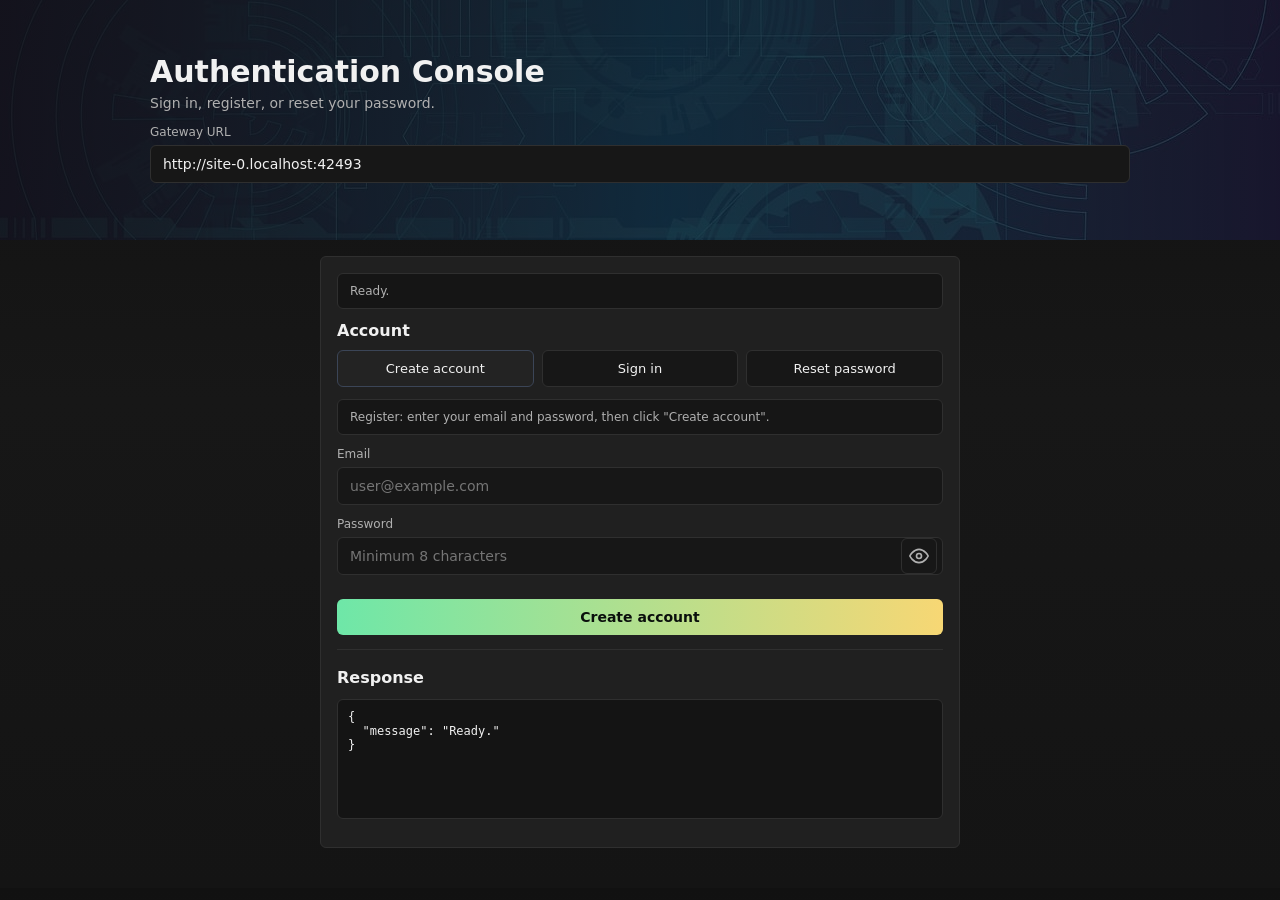
==== services/api-gateway/app/static/index.html @ 56b7e019 "feat(auth): load SMTP password from secrets file in local dev Read SMTP_PASSWORD from SMTP_PASSWORD_" ====
<!doctype html>
<html lang="en">
  <head>
    <meta charset="utf-8" />
    <meta name="viewport" content="width=device-width, initial-scale=1" />
    <title>Backend Platform Auth</title>
    <link rel="stylesheet" href="./styles.css" />
  </head>
  <body>
    <header class="hero">
      <div class="hero__media" role="img" aria-label="Abstract geometric background"></div>
      <div class="hero__content">
        <div class="hero__title">Authentication Console</div>
        <div class="hero__subtitle">Sign in, register, or reset your password.</div>
        <div class="hero__row">
          <div class="hero__field hero__field--grow">
            <label for="baseUrl">Gateway URL</label>
            <input
              id="baseUrl"
              value=""
              placeholder="Auto: same as this page on :8080; http://localhost:8000 locally"
            />
          </div>
        </div>
      </div>
    </header>

    <main class="layout layout--guest" id="mainLayout">
      <section class="panel">
        <div class="status" id="statusLine">Ready.</div>
        <div class="section-title">Account</div>
        <div class="choice">
          <button id="chooseRegister" class="choice-btn active">Create account</button>
          <button id="chooseLogin" class="choice-btn">Sign in</button>
          <button id="chooseReset" class="choice-btn">Reset password</button>
        </div>
        <div id="formGuide" class="guide">
          Register: enter your email and password, then click "Create account".
        </div>

        <div id="formRegister" class="form" autocomplete="off">
          <div class="row">
            <label>Email</label>
            <input id="regEmail" autocomplete="off" placeholder="user@example.com" />
          </div>
          <div class="row">
            <label for="regPassword">Password</label>
            <div class="password-field">
              <input id="regPassword" type="password" autocomplete="new-password" placeholder="Minimum 8 characters" />
              <button
                type="button"
                class="password-toggle"
                aria-label="Show password"
                title="Show password"
                aria-pressed="false"
                data-password-target="regPassword"
              >
                <svg xmlns="http://www.w3.org/2000/svg" width="20" height="20" viewBox="0 0 24 24" fill="none" stroke="currentColor" stroke-width="2" aria-hidden="true"><path d="M1 12s4-8 11-8 11 8 11 8-4 8-11 8-11-8-11-8z"/><circle cx="12" cy="12" r="3"/></svg>
              </button>
            </div>
          </div>
          <button id="regBtn" class="btn">Create account</button>
          <div class="row hidden" id="registerEnable2faRow">
            <button type="button" id="registerEnable2faBtn" class="btn btn--ghost">Enable 2FA</button>
          </div>
        </div>

        <div id="formLogin" class="form hidden" autocomplete="off">
          <div class="row">
            <label>Email</label>
            <input id="loginEmail" autocomplete="off" placeholder="user@example.com" />
          </div>
          <div class="row">
            <label for="loginPassword">Password</label>
            <div class="password-field">
              <input id="loginPassword" type="password" autocomplete="current-password" placeholder="••••••••" />
              <button
                type="button"
                class="password-toggle"
                aria-label="Show password"
                title="Show password"
                aria-pressed="false"
                data-password-target="loginPassword"
              >
                <svg xmlns="http://www.w3.org/2000/svg" width="20" height="20" viewBox="0 0 24 24" fill="none" stroke="currentColor" stroke-width="2" aria-hidden="true"><path d="M1 12s4-8 11-8 11 8 11 8-4 8-11 8-11-8-11-8z"/><circle cx="12" cy="12" r="3"/></svg>
              </button>
            </div>
          </div>
          <button id="loginBtn" class="btn">Sign in</button>
        </div>

        <div id="formReset" class="form hidden" autocomplete="off">
          <div class="note">
            We will email you a 6-digit code. Enter it below to set a new password.
          </div>
          <div class="row">
            <label>Email</label>
            <input id="resetEmail" autocomplete="off" placeholder="user@example.com" />
          </div>
          <button id="resetRequestBtn" class="btn btn--ghost">Send reset code</button>
          <div id="resetPhase2" class="hidden">
            <div class="row">
              <label>Reset code</label>
              <input id="resetCode" autocomplete="off" placeholder="6-digit code" disabled />
            </div>
            <div class="row">
              <label for="resetPassword">New password</label>
              <div class="password-field">
                <input id="resetPassword" type="password" autocomplete="new-password" placeholder="Minimum 8 characters" disabled />
                <button
                  type="button"
                  class="password-toggle"
                  aria-label="Show password"
                  title="Show password"
                  aria-pressed="false"
                  data-password-target="resetPassword"
                >
                  <svg xmlns="http://www.w3.org/2000/svg" width="20" height="20" viewBox="0 0 24 24" fill="none" stroke="currentColor" stroke-width="2" aria-hidden="true"><path d="M1 12s4-8 11-8 11 8 11 8-4 8-11 8-11-8-11-8z"/><circle cx="12" cy="12" r="3"/></svg>
                </button>
              </div>
            </div>
            <button id="resetConfirmBtn" class="btn" type="button" disabled>Reset password</button>
          </div>
        </div>

        <div class="divider"></div>

        <div id="twoFaStep" class="form hidden" autocomplete="off">
          <div class="subsection-title">Second factor</div>
          <div class="row">
            <label>Authenticator code</label>
            <input id="totpCode" class="login-totp-input" autocomplete="off" placeholder="123456" />
            <p id="loginTotpError" class="inline-field-error hidden" role="alert" aria-live="polite"></p>
          </div>
          <button id="login2faBtn" class="btn">Verify 2FA</button>
        </div>

        <div class="section-title section-title--spaced">Response</div>
        <pre id="result" class="result"></pre>
      </section>

      <aside class="panel panel--right hidden" id="sessionAside" aria-label="Signed-in session">
        <div class="section-title">Session</div>
        <p class="note" id="sessionNote">
          Manage two-factor authentication or sign out.
        </p>
        <div class="row">
          <button type="button" id="sessionEnable2faBtn" class="btn btn--ghost hidden">Enable 2FA</button>
        </div>
        <div class="row">
          <button type="button" id="sessionDisable2faBtn" class="btn btn--ghost hidden">Disable 2FA</button>
        </div>
        <div class="row">
          <button id="logoutBtn" class="btn btn--ghost" disabled>Sign out</button>
        </div>
      </aside>
    </main>

    <!-- Enable 2FA: QR + confirm (no inline QR on the page) -->
    <div id="enable2faModal" class="modal-backdrop hidden" aria-hidden="true" role="presentation">
      <div class="modal__dialog" role="dialog" aria-modal="true" aria-labelledby="enable2faTitle">
        <button type="button" class="modal__close" data-close-modal aria-label="Close">&times;</button>
        <h2 id="enable2faTitle" class="modal__title">Set up authenticator</h2>
        <div id="modalEnableStepConfirm">
          <div class="modal__qr-wrap">
            <img id="modalQrImage" alt="Authenticator setup QR" width="200" height="200" />
          </div>
          <p class="note">
            Save these backup codes now (password manager or print). Each code works once. You will need them if you
            lose your authenticator.
          </p>
          <ul class="backup-list" id="modalBackupList"></ul>
          <p class="note">Scan the QR with your authenticator app, then enter the current code and confirm.</p>
          <label for="modalEnableTotp">Authenticator code</label>
          <input id="modalEnableTotp" class="modal__totp-input" autocomplete="off" inputmode="numeric" placeholder="123456" />
          <p id="modalEnableTotpError" class="modal__field-error hidden" role="alert" aria-live="polite"></p>
          <button type="button" id="modalConfirmEnableBtn" class="btn">Confirm and enable</button>
        </div>
      </div>
    </div>

    <!-- Disable 2FA -->
    <div id="disable2faModal" class="modal-backdrop hidden" aria-hidden="true" role="presentation">
      <div class="modal__dialog" role="dialog" aria-modal="true" aria-labelledby="disable2faTitle">
        <button type="button" class="modal__close" data-close-modal aria-label="Close">&times;</button>
        <h2 id="disable2faTitle" class="modal__title">Disable 2FA</h2>
        <p class="note">Enter your account password and the code from your authenticator app.</p>
        <label for="modalDisablePassword">Password</label>
        <div class="password-field">
          <input id="modalDisablePassword" type="password" autocomplete="current-password" />
          <button
            type="button"
            class="password-toggle"
            aria-label="Show password"
            title="Show password"
            aria-pressed="false"
            data-password-target="modalDisablePassword"
          >
            <svg xmlns="http://www.w3.org/2000/svg" width="20" height="20" viewBox="0 0 24 24" fill="none" stroke="currentColor" stroke-width="2" aria-hidden="true"><path d="M1 12s4-8 11-8 11 8 11 8-4 8-11 8-11-8-11-8z"/><circle cx="12" cy="12" r="3"/></svg>
          </button>
        </div>
        <label for="modalDisableTotp">Authenticator code</label>
        <input id="modalDisableTotp" autocomplete="off" inputmode="numeric" placeholder="6–8 digits" />
        <button type="button" id="modalDisableSubmitBtn" class="btn">Disable 2FA</button>
      </div>
    </div>

    <script src="./app.js?v=20260422-password-forgot-email-sent"></script>
  </body>
</html>
---- services/api-gateway/app/static/styles.css ----
:root {
  color-scheme: light;
  --bg: #141414;
  --bg-2: #1b1b1b;
  --panel: #202020;
  --panel-2: #171717;
  --text: #f1f1f1;
  --muted: #b0b0b0;
  --border: #2f2f2f;
  --accent: #6ee7a8;
  --accent-2: #f7d774;
  --danger: #ff6b6b;
  --success: #7ed6a4;
}

* {
  box-sizing: border-box;
}

body {
  margin: 0;
  font-family: ui-sans-serif, system-ui, -apple-system, Segoe UI, sans-serif;
  background: linear-gradient(180deg, #111111 0%, #171717 45%, #141414 100%);
  color: var(--text);
}

.hero {
  position: relative;
  min-height: 240px;
  display: grid;
  place-items: center;
  overflow: hidden;
}

.hero__media {
  position: absolute;
  inset: 0;
  background-image:
    linear-gradient(120deg, rgba(16, 16, 16, 0.85), rgba(16, 16, 16, 0.65)),
    url("./images/hero.jpg");
  background-size: cover;
  background-position: center;
}

.hero__content {
  position: relative;
  width: min(980px, 92vw);
  padding: 20px 0 24px;
}

.hero__title {
  font-size: clamp(22px, 3vw, 30px);
  font-weight: 600;
  letter-spacing: 0;
}

.hero__subtitle {
  margin-top: 6px;
  color: var(--muted);
  font-size: 14px;
}

.hero__row {
  margin-top: 14px;
  display: grid;
  grid-template-columns: repeat(2, minmax(0, 1fr));
  gap: 12px;
}

.hero__field {
  max-width: 420px;
}

.hero__field--grow {
  max-width: none;
  grid-column: 1 / -1;
}

label {
  display: block;
  font-size: 12px;
  color: var(--muted);
  margin-bottom: 6px;
}

input,
textarea,
button {
  width: 100%;
  border-radius: 6px;
  border: 1px solid var(--border);
  background: var(--panel-2);
  color: var(--text);
  padding: 10px 12px;
  font-size: 14px;
  font-family: inherit;
}

button:disabled,
input:disabled {
  opacity: 0.55;
}

textarea {
  min-height: 110px;
  font-family: ui-monospace, SFMono-Regular, Menlo, Consolas, monospace;
}

.layout {
  width: min(1100px, 94vw);
  margin: 16px auto 40px;
  display: grid;
  grid-template-columns: minmax(320px, 1fr) minmax(360px, 520px);
  gap: 16px;
}

.layout.layout--guest {
  grid-template-columns: minmax(0, 640px);
  justify-content: center;
}

.panel {
  background: var(--panel);
  border: 1px solid var(--border);
  border-radius: 6px;
  padding: 16px;
  min-width: 0;
}

.section-title {
  font-weight: 600;
  margin-bottom: 10px;
}

.section-title--spaced {
  margin-top: 18px;
}

.subsection-title {
  font-weight: 600;
  margin: 8px 0 6px;
  font-size: 13px;
  color: var(--muted);
}

.status {
  background: #151515;
  border: 1px solid var(--border);
  border-radius: 6px;
  padding: 10px 12px;
  margin-bottom: 12px;
  font-size: 12px;
  color: var(--muted);
}

.panel__header {
  font-weight: 600;
  margin-bottom: 10px;
}

.tabs {
  display: flex;
  flex-wrap: wrap;
  gap: 8px;
  margin-bottom: 12px;
}

.tab {
  border-radius: 6px;
  border: 1px solid var(--border);
  background: var(--panel-2);
  color: var(--text);
  padding: 8px 12px;
  font-size: 13px;
}

.tab.active {
  border-color: #3b4557;
  background: #232323;
}

.form .row {
  margin-bottom: 12px;
}

.form .row + .row {
  margin-top: 12px;
}

.password-field {
  position: relative;
  width: 100%;
}

.password-field input {
  width: 100%;
  min-width: 0;
  padding-right: 48px;
}

button.password-toggle {
  position: absolute;
  right: 6px;
  top: 50%;
  transform: translateY(-50%);
  width: 36px;
  height: 36px;
  min-width: 36px;
  padding: 0;
  display: grid;
  place-items: center;
  background: var(--panel-2);
  border: 1px solid var(--border);
  color: var(--muted);
  cursor: pointer;
}

button.password-toggle:hover {
  color: var(--text);
  border-color: #3b4557;
}

.btn {
  background: linear-gradient(90deg, var(--accent), var(--accent-2));
  color: #0a0f0c;
  font-weight: 600;
  border: none;
  margin-top: 12px;
}

.btn--ghost {
  background: transparent;
  border: 1px solid var(--border);
  color: var(--text);
}

.btn--tiny {
  width: auto;
  min-width: 0;
  margin: 0 0 0 8px;
  padding: 4px 10px;
  font-size: 12px;
  margin-top: 0;
}

.choice {
  display: grid;
  grid-template-columns: repeat(3, minmax(0, 1fr));
  gap: 8px;
  margin-bottom: 12px;
}

.choice-btn {
  width: 100%;
  border-radius: 6px;
  border: 1px solid var(--border);
  background: var(--panel-2);
  color: var(--text);
  padding: 10px 12px;
  font-size: 13px;
}

.choice-btn.active {
  border-color: #3b4557;
  background: #232323;
}

.result {
  background: #141414;
  border: 1px solid var(--border);
  border-radius: 6px;
  padding: 10px;
  font-size: 12px;
  min-height: 120px;
  white-space: pre-wrap;
  font-family: ui-monospace, SFMono-Regular, Menlo, Consolas, monospace;
  max-height: 220px;
  overflow: auto;
}

.note {
  font-size: 12px;
  color: var(--muted);
  margin-bottom: 10px;
}

.guide {
  font-size: 12px;
  color: var(--muted);
  border: 1px solid var(--border);
  background: #161616;
  padding: 10px 12px;
  border-radius: 6px;
  margin-bottom: 12px;
}

.divider {
  height: 1px;
  background: var(--border);
  margin: 14px 0;
}

.label-hint {
  font-weight: 400;
  color: var(--muted);
  font-size: 11px;
}

.modal-backdrop {
  position: fixed;
  inset: 0;
  z-index: 1000;
  display: flex;
  align-items: center;
  justify-content: center;
  padding: 16px;
  background: rgba(0, 0, 0, 0.55);
  backdrop-filter: blur(2px);
}

.modal-backdrop.hidden {
  display: none;
}

.modal__dialog {
  position: relative;
  width: min(420px, 100%);
  max-height: min(90vh, 640px);
  overflow: auto;
  background: var(--panel);
  border: 1px solid var(--border);
  border-radius: 8px;
  padding: 18px 18px 20px;
  box-shadow: 0 12px 40px rgba(0, 0, 0, 0.45);
}

.modal__title {
  margin: 0 0 12px;
  font-size: 1.1rem;
  font-weight: 600;
}

.modal__close {
  position: absolute;
  top: 10px;
  right: 10px;
  width: 36px;
  height: 36px;
  min-width: 36px;
  padding: 0;
  margin: 0;
  border-radius: 6px;
  font-size: 22px;
  line-height: 1;
  cursor: pointer;
  background: var(--panel-2);
  border: 1px solid var(--border);
  color: var(--muted);
}

.modal__close:hover {
  color: var(--text);
}

.modal__qr-wrap {
  display: flex;
  justify-content: center;
  margin: 8px 0 12px;
}

.modal__qr-wrap img {
  max-width: 100%;
  height: auto;
  border-radius: 8px;
  background: #fff;
  padding: 8px;
}

.modal__totp-input {
  width: 100%;
  margin-top: 4px;
}

.modal__field-error {
  margin: 6px 0 10px;
  font-size: 13px;
  line-height: 1.35;
  color: var(--danger);
  min-height: 0;
}

.modal__field-error.hidden {
  display: none;
}

.modal__totp-input.modal__totp-input--invalid {
  outline: 1px solid var(--danger);
  outline-offset: 0;
  border-color: var(--danger);
}

.inline-field-error {
  margin: 6px 0 0;
  font-size: 13px;
  line-height: 1.35;
  color: var(--danger);
}

.inline-field-error.hidden {
  display: none;
}

.login-totp-input.login-totp-input--invalid {
  outline: 1px solid var(--danger);
  outline-offset: 0;
  border-color: var(--danger);
}

.backup-list {
  list-style: none;
  padding: 0;
  margin: 0 0 14px;
  max-height: 160px;
  overflow: auto;
}

.backup-list li {
  display: flex;
  align-items: center;
  justify-content: space-between;
  gap: 8px;
  margin-bottom: 8px;
  font-size: 13px;
  word-break: break-all;
}

.backup-list code.backup-code {
  font-family: ui-monospace, SFMono-Regular, Menlo, Consolas, monospace;
  background: #141414;
  padding: 4px 8px;
  border-radius: 4px;
  border: 1px solid var(--border);
  flex: 1;
  min-width: 0;
}

body.modal-open {
  overflow: hidden;
}

.hidden {
  display: none;
}


@media (max-width: 900px) {
  .layout {
    grid-template-columns: 1fr;
    margin-top: 12px;
  }
}

@media (max-width: 800px) {
  .hero__row {
    grid-template-columns: 1fr;
  }
}
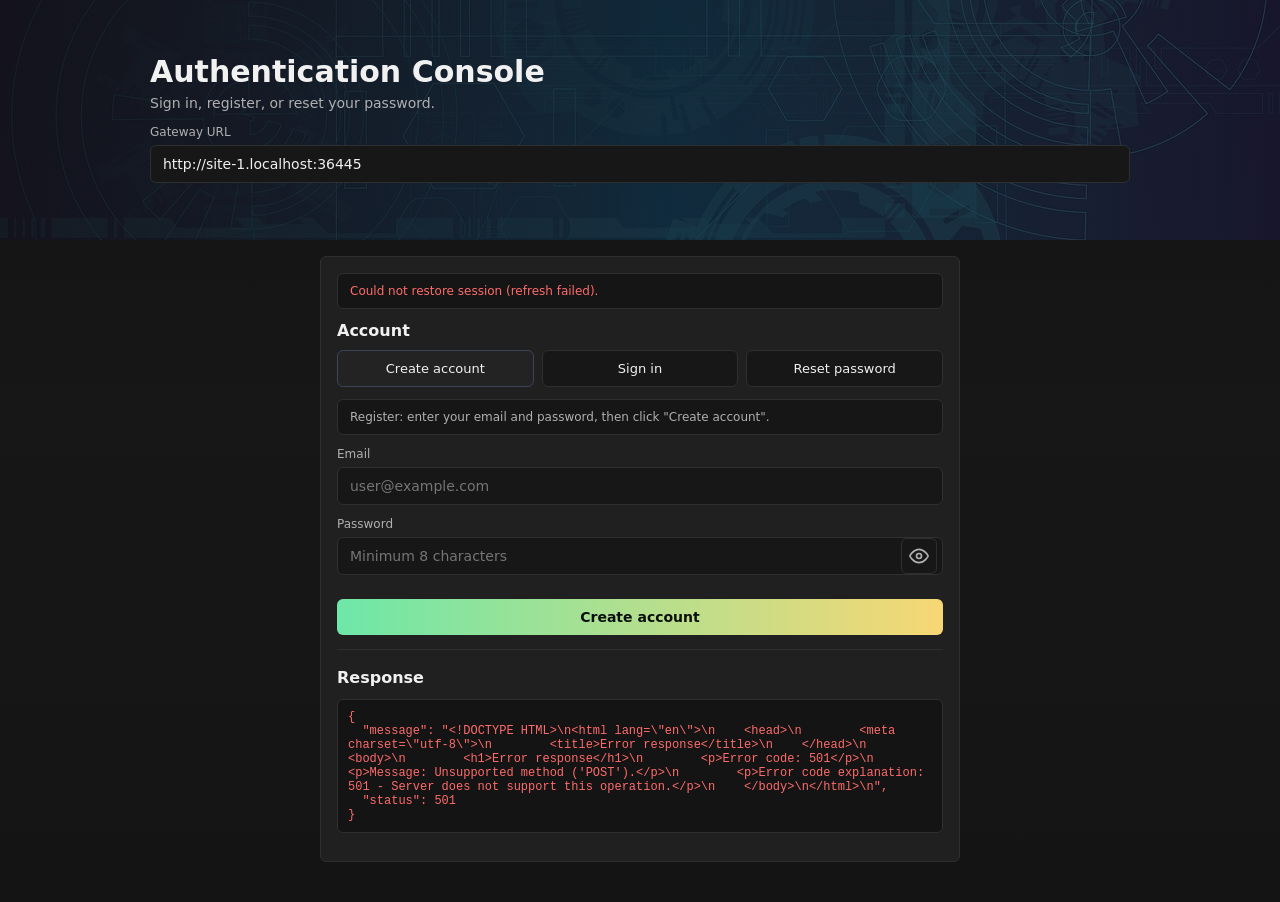
==== commit 932c9f6d: "chore(repo): full tree snapshot — single linear history (no merge commits) Replaces previous branch " ====
--- a/services/api-gateway/app/static/index.html
+++ b/services/api-gateway/app/static/index.html
@@ -22,6 +22,13 @@
             />
           </div>
         </div>
+        <div id="unsafeGatewayBanner" class="banner banner--danger hidden" role="alert" aria-live="polite">
+          <strong>Insecure configuration.</strong>
+          The Gateway URL must match this page&apos;s origin (same scheme, host, and port) so the demo can use the
+          secure browser flow (HttpOnly refresh cookie, no token persistence in
+          <code>localStorage</code>). For machine-to-machine testing against another host, use API clients (curl,
+          scripts), not this web UI.
+        </div>
       </div>
     </header>
 
@@ -205,6 +212,6 @@
       </div>
     </div>
 
-    <script src="./app.js?v=20260422-password-forgot-email-sent"></script>
+    <script src="./app.js?v=20260422-register-no-session"></script>
   </body>
 </html>
--- a/services/api-gateway/app/static/styles.css
+++ b/services/api-gateway/app/static/styles.css
@@ -76,6 +76,26 @@
   grid-column: 1 / -1;
 }
 
+.banner {
+  margin-top: 14px;
+  padding: 12px 14px;
+  border-radius: 8px;
+  font-size: 13px;
+  line-height: 1.45;
+  max-width: min(980px, 92vw);
+}
+
+.banner--danger {
+  background: rgba(255, 107, 107, 0.12);
+  border: 1px solid rgba(255, 107, 107, 0.35);
+  color: var(--text);
+}
+
+.banner--danger code {
+  font-size: 12px;
+  color: var(--muted);
+}
+
 label {
   display: block;
   font-size: 12px;
@@ -212,7 +232,6 @@
   background: var(--panel-2);
   border: 1px solid var(--border);
   color: var(--muted);
-  cursor: pointer;
 }
 
 button.password-toggle:hover {
@@ -352,7 +371,6 @@
   border-radius: 6px;
   font-size: 22px;
   line-height: 1;
-  cursor: pointer;
   background: var(--panel-2);
   border: 1px solid var(--border);
   color: var(--muted);
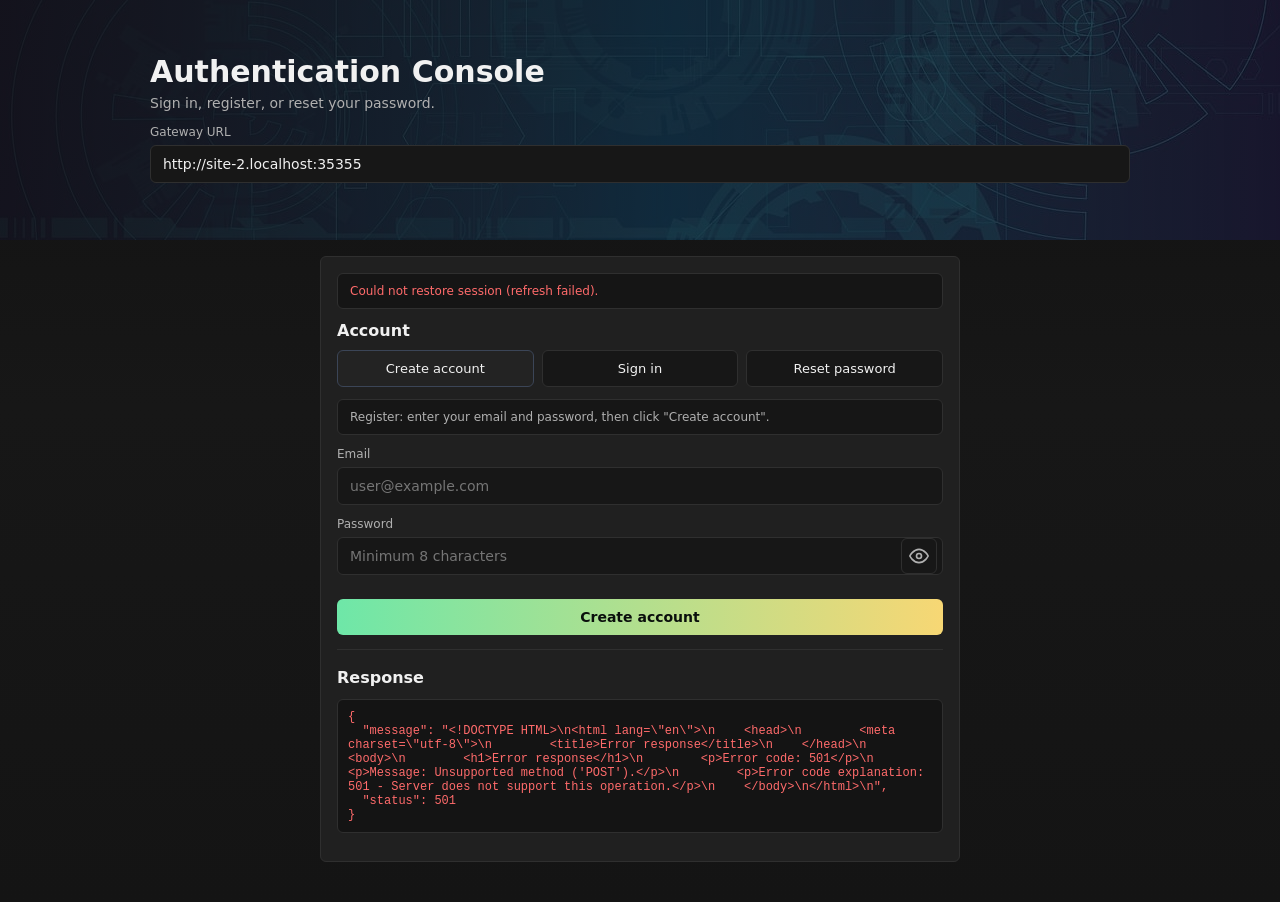
==== commit fe642c93: "fix(ui): sign out without error when HttpOnly refresh cookie is absent (HTTP+Secure) - Treat 401 Mis" ====
--- a/services/api-gateway/app/static/index.html
+++ b/services/api-gateway/app/static/index.html
@@ -212,6 +212,6 @@
       </div>
     </div>
 
-    <script src="./app.js?v=20260422-register-no-session"></script>
+    <script src="./app.js?v=20260422-signout-no-refresh-cookie-ok"></script>
   </body>
 </html>
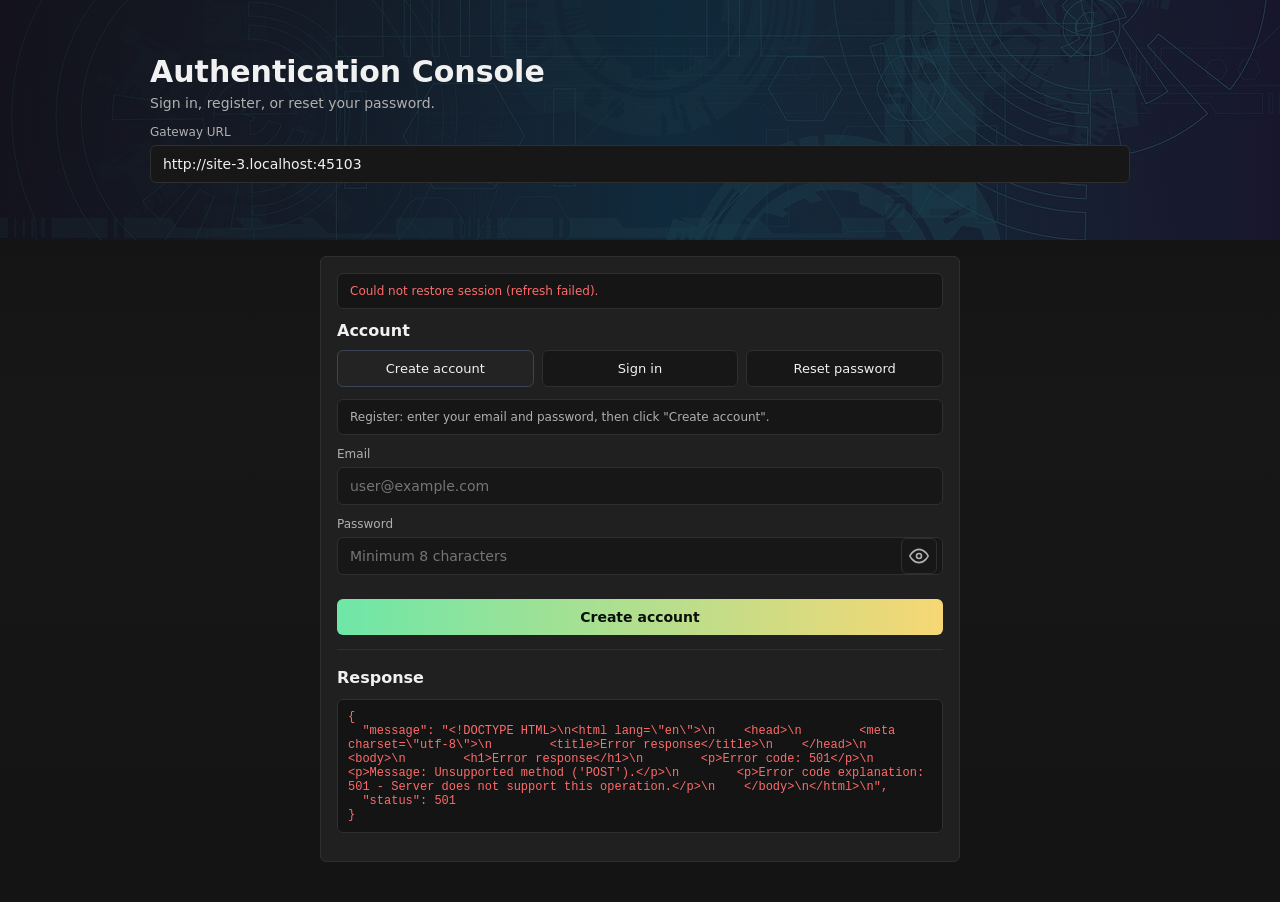
==== commit 05242778: "fix(ui): restore auth console JS; disable-2FA inline errors; browser-auth logs - Fix SyntaxError in " ====
--- a/services/api-gateway/app/static/index.html
+++ b/services/api-gateway/app/static/index.html
@@ -26,8 +26,8 @@
           <strong>Insecure configuration.</strong>
           The Gateway URL must match this page&apos;s origin (same scheme, host, and port) so the demo can use the
           secure browser flow (HttpOnly refresh cookie, no token persistence in
-          <code>localStorage</code>). For machine-to-machine testing against another host, use API clients (curl,
-          scripts), not this web UI.
+          <code>localStorage</code>). If the URL points at another host, a full reload will not restore your session.
+          For machine-to-machine testing against another host, use API clients (curl, scripts), not this web UI.
         </div>
       </div>
     </header>
@@ -206,12 +206,20 @@
             <svg xmlns="http://www.w3.org/2000/svg" width="20" height="20" viewBox="0 0 24 24" fill="none" stroke="currentColor" stroke-width="2" aria-hidden="true"><path d="M1 12s4-8 11-8 11 8 11 8-4 8-11 8-11-8-11-8z"/><circle cx="12" cy="12" r="3"/></svg>
           </button>
         </div>
+        <p id="modalDisablePasswordError" class="modal__field-error hidden" role="alert" aria-live="polite"></p>
         <label for="modalDisableTotp">Authenticator code</label>
-        <input id="modalDisableTotp" autocomplete="off" inputmode="numeric" placeholder="6–8 digits" />
+        <input
+          id="modalDisableTotp"
+          class="modal__totp-input"
+          autocomplete="off"
+          inputmode="numeric"
+          placeholder="6–8 digits"
+        />
+        <p id="modalDisableTotpError" class="modal__field-error hidden" role="alert" aria-live="polite"></p>
         <button type="button" id="modalDisableSubmitBtn" class="btn">Disable 2FA</button>
       </div>
     </div>
 
-    <script src="./app.js?v=20260422-signout-no-refresh-cookie-ok"></script>
+    <script src="./app.js?v=20260423-fix-syntax-normalize-error"></script>
   </body>
 </html>
--- a/services/api-gateway/app/static/styles.css
+++ b/services/api-gateway/app/static/styles.css
@@ -411,7 +411,8 @@
   display: none;
 }
 
-.modal__totp-input.modal__totp-input--invalid {
+.modal__totp-input.modal__totp-input--invalid,
+.password-field input.modal-disable-password--invalid {
   outline: 1px solid var(--danger);
   outline-offset: 0;
   border-color: var(--danger);
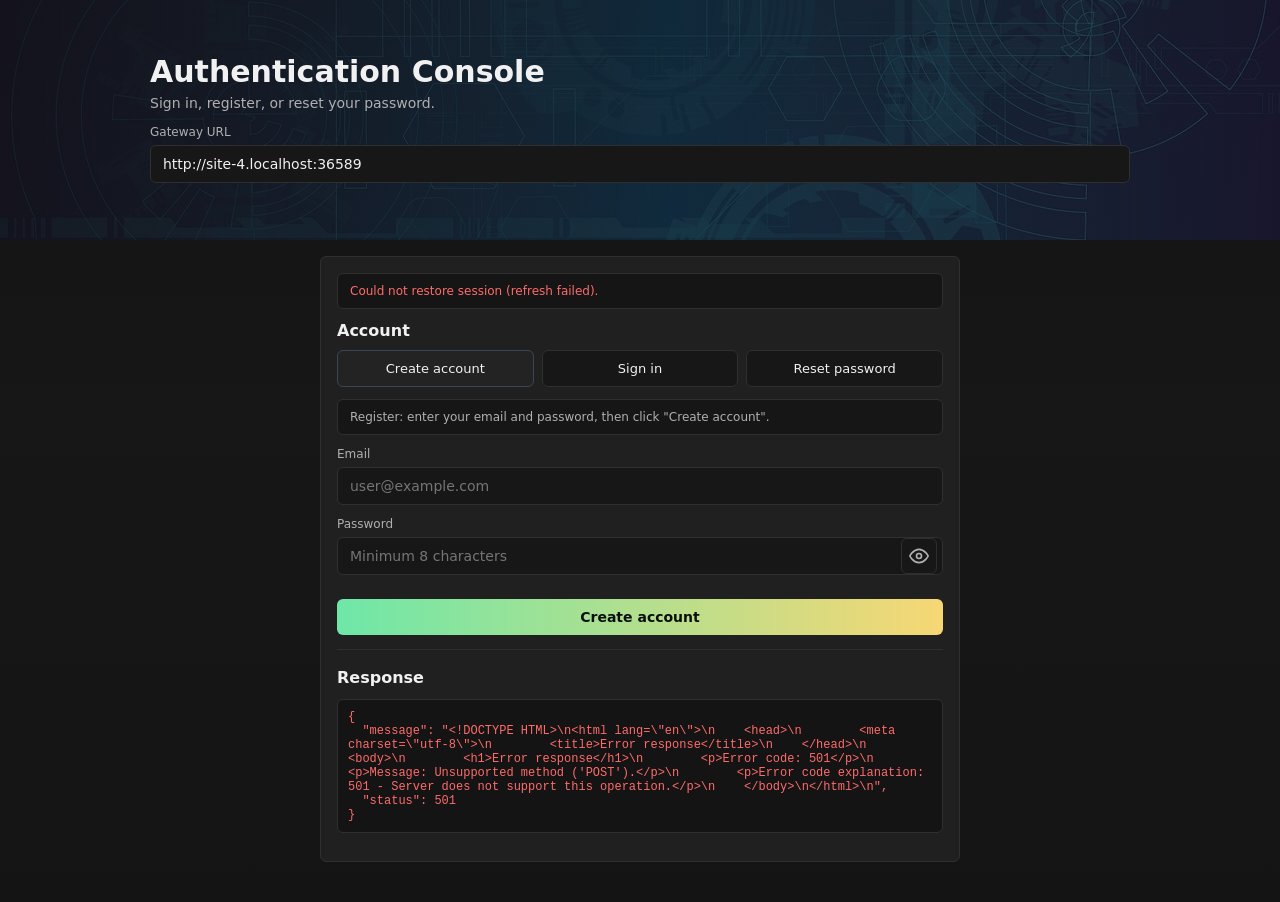
==== commit 3c12a776: "fix(gateway): auto Secure refresh cookie for HTTP and HTTPS Detect TLS from request scheme or X-Forw" ====
--- a/services/api-gateway/app/static/index.html
+++ b/services/api-gateway/app/static/index.html
@@ -220,6 +220,6 @@
       </div>
     </div>
 
-    <script src="./app.js?v=20260423-fix-syntax-normalize-error"></script>
+    <script src="./app.js?v=20260423-refresh-cookie-auto-secure"></script>
   </body>
 </html>
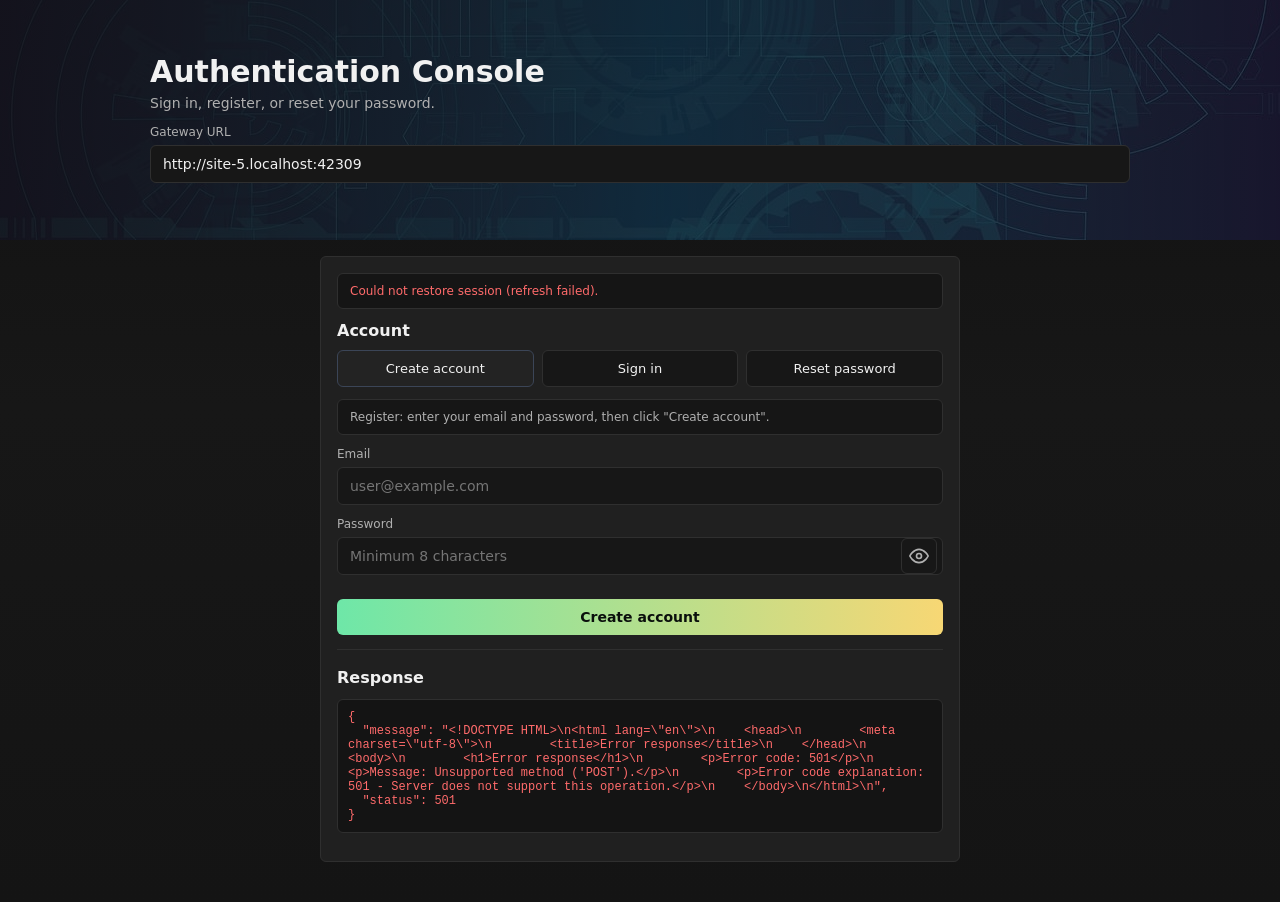
==== commit bcb9c5df: "fix(gateway): require X-Forwarded-For before trusting X-Forwarded-Proto for Secure refresh cookie Do" ====
--- a/services/api-gateway/app/static/index.html
+++ b/services/api-gateway/app/static/index.html
@@ -220,6 +220,6 @@
       </div>
     </div>
 
-    <script src="./app.js?v=20260423-refresh-cookie-auto-secure"></script>
+    <script src="./app.js?v=20260423-refresh-cookie-xff-guard"></script>
   </body>
 </html>
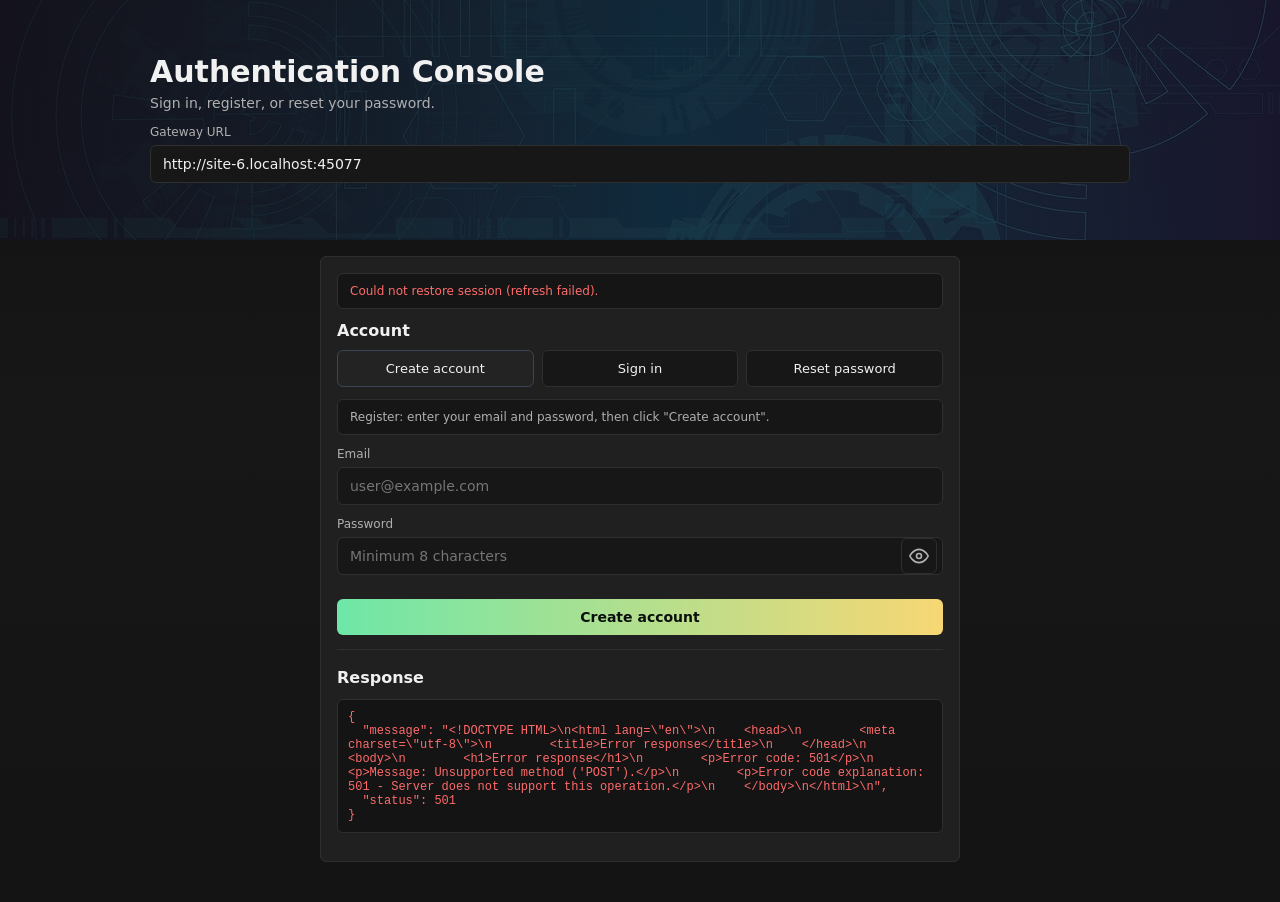
==== commit ffe9d57d: "fix(ui): only show refresh-cookie alarm after a prior BFF sign-in SessionStorage hint distinguishes " ====
--- a/services/api-gateway/app/static/index.html
+++ b/services/api-gateway/app/static/index.html
@@ -220,6 +220,6 @@
       </div>
     </div>
 
-    <script src="./app.js?v=20260423-refresh-cookie-xff-guard"></script>
+    <script src="./app.js?v=20260423-bff-restore-hint"></script>
   </body>
 </html>
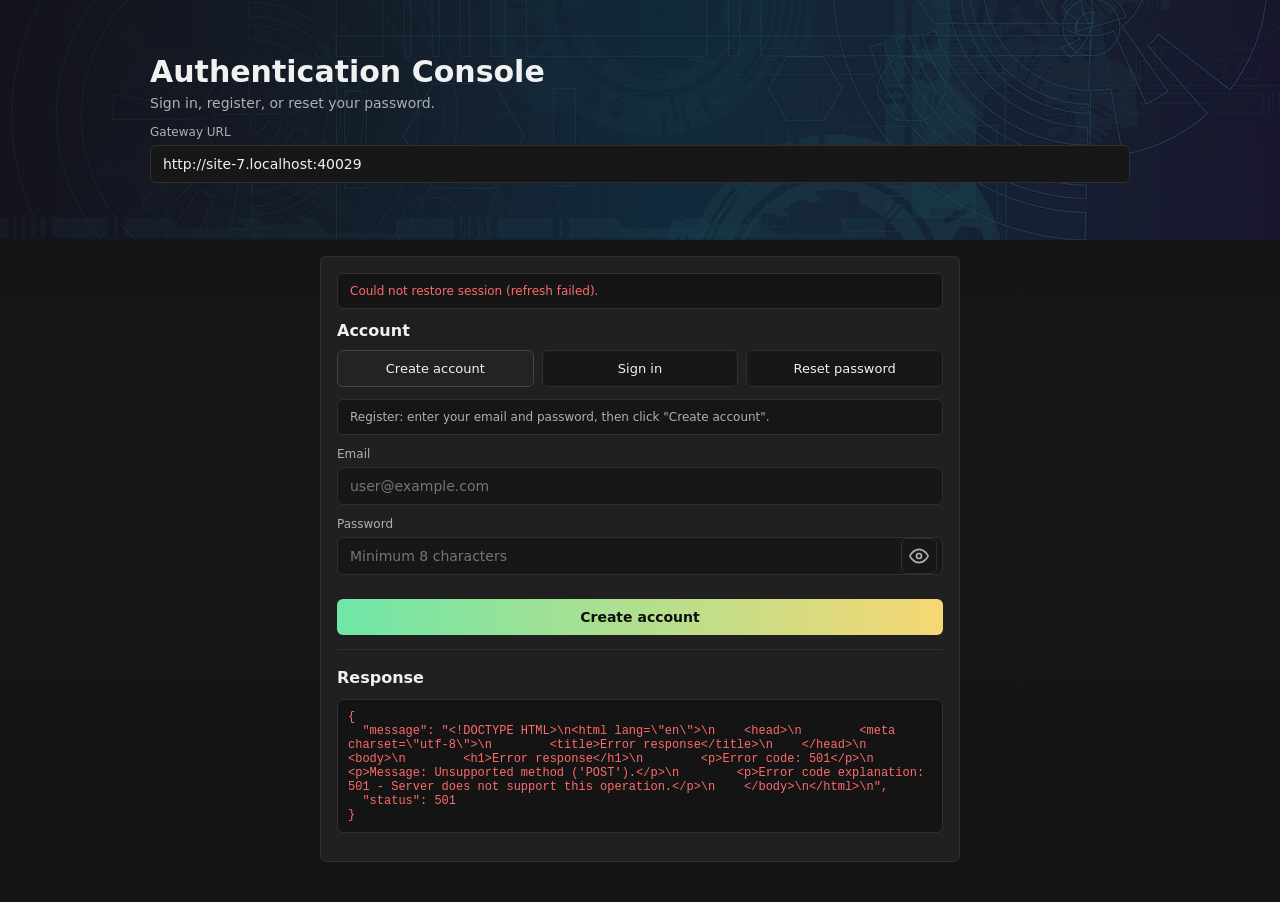
==== commit 8776d38b: "fix(api-gateway): 2FA backup codes copy with clipboard fallback and copy-all Made-with: Cursor" ====
--- a/services/api-gateway/app/static/index.html
+++ b/services/api-gateway/app/static/index.html
@@ -176,6 +176,7 @@
             Save these backup codes now (password manager or print). Each code works once. You will need them if you
             lose your authenticator.
           </p>
+          <div id="modalBackupToolbar" class="backup-toolbar hidden" aria-label="Backup code actions"></div>
           <ul class="backup-list" id="modalBackupList"></ul>
           <p class="note">Scan the QR with your authenticator app, then enter the current code and confirm.</p>
           <label for="modalEnableTotp">Authenticator code</label>
--- a/services/api-gateway/app/static/styles.css
+++ b/services/api-gateway/app/static/styles.css
@@ -435,6 +435,14 @@
   border-color: var(--danger);
 }
 
+.backup-toolbar {
+  display: flex;
+  flex-wrap: wrap;
+  align-items: center;
+  gap: 8px;
+  margin: 0 0 10px;
+}
+
 .backup-list {
   list-style: none;
   padding: 0;
